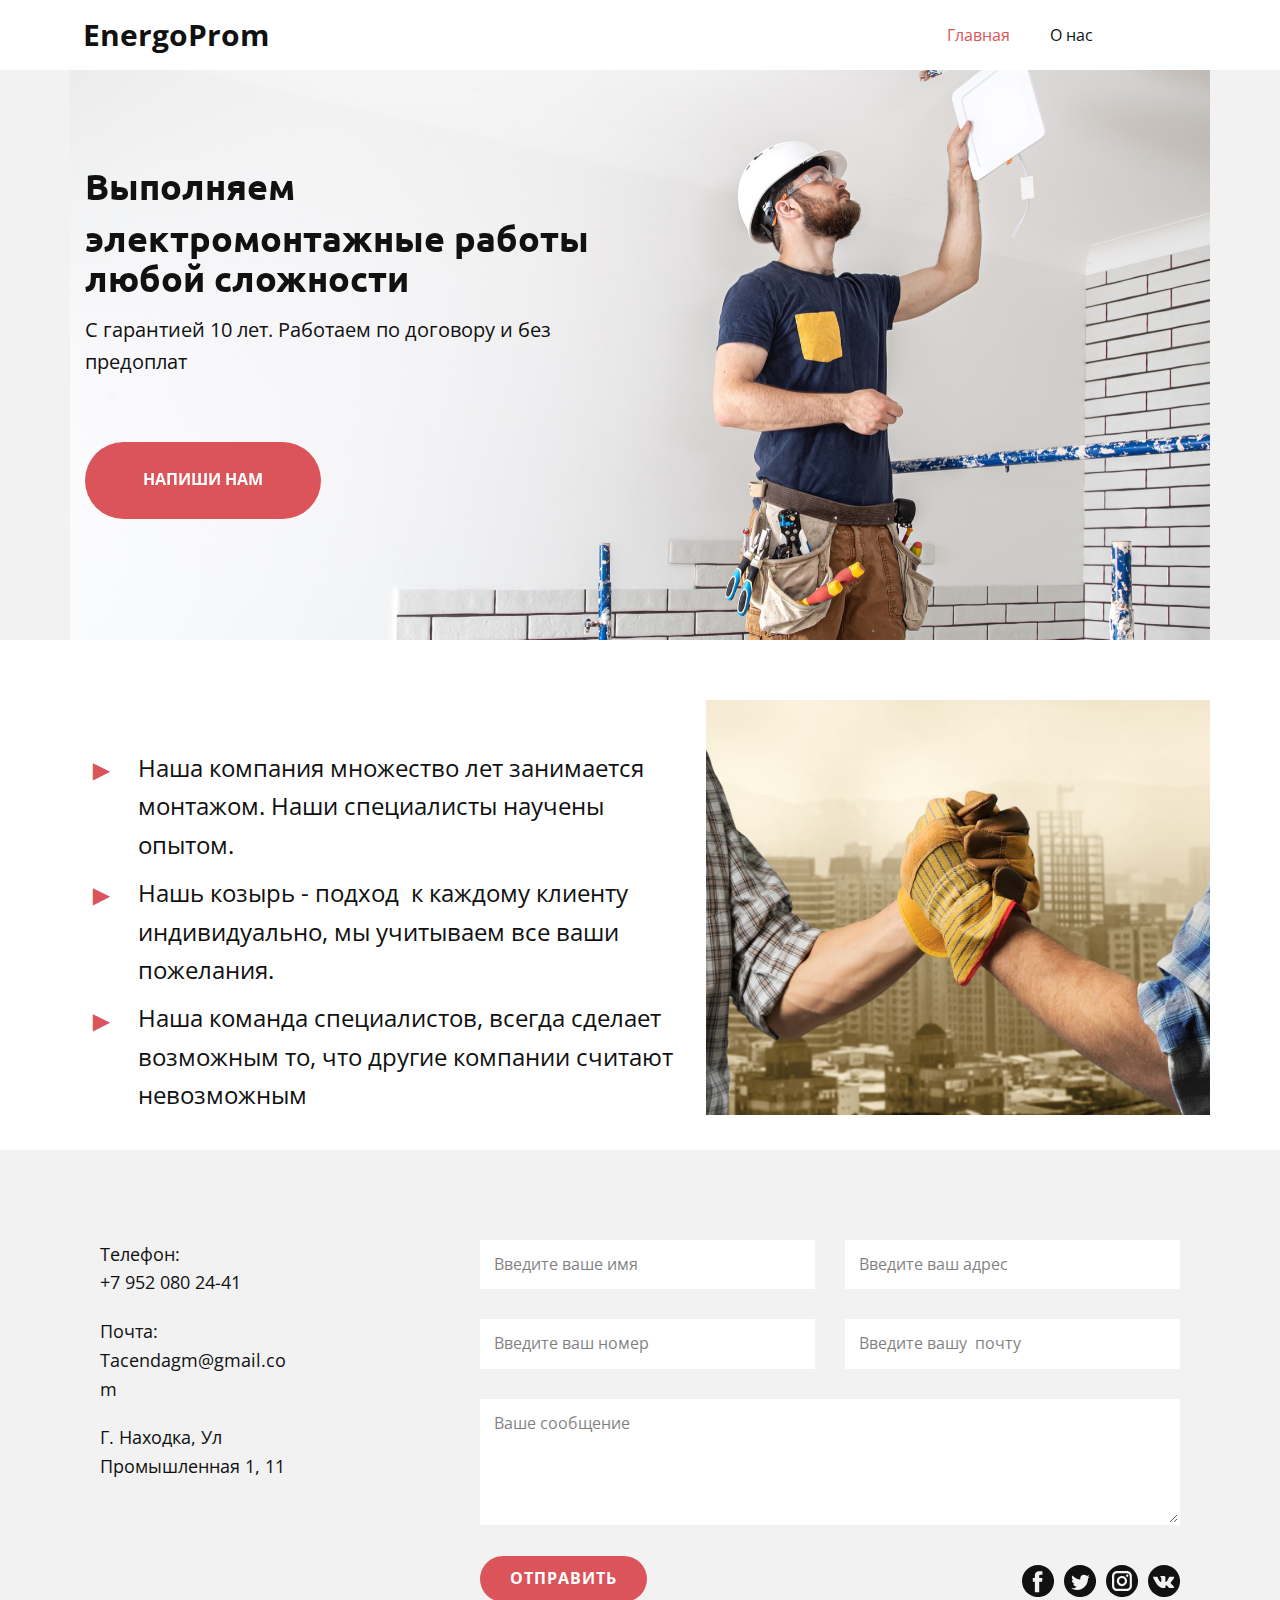
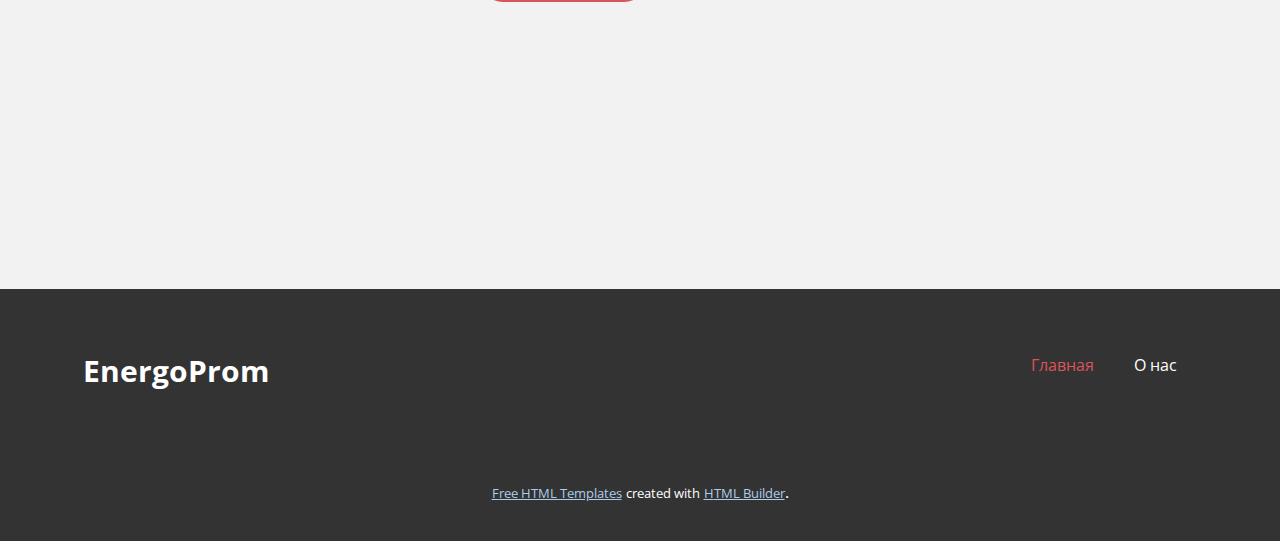
==== index.html @ b51dd9ea "Add files via upload" ====
<!DOCTYPE html>
<html style="font-size: 16px;" lang="ru"><head>
    <meta name="viewport" content="width=device-width, initial-scale=1.0">
    <meta charset="utf-8">
    <meta name="keywords" content="​Electrician Services, ​Satisfaction Guaranteed, Our Services, Testimonials, ​Feel Free To Ask Me Anything">
    <meta name="description" content="">
    <title>Главная</title>
    <link rel="stylesheet" href="nicepage.css" media="screen">
<link rel="stylesheet" href="Главная.css" media="screen">
    <script class="u-script" type="text/javascript" src="jquery.js" defer=""></script>
    <script class="u-script" type="text/javascript" src="nicepage.js" defer=""></script>
    <meta name="generator" content="Nicepage 6.7.6, nicepage.com">
    <meta name="referrer" content="origin">
    <link id="u-theme-google-font" rel="stylesheet" href="https://fonts.googleapis.com/css?family=Roboto:100,100i,300,300i,400,400i,500,500i,700,700i,900,900i|Open+Sans:300,300i,400,400i,500,500i,600,600i,700,700i,800,800i">
    <link id="u-page-google-font" rel="stylesheet" href="https://fonts.googleapis.com/css?family=Ubuntu:300,300i,400,400i,500,500i,700,700i">
    
    
    
    
    
    <script type="application/ld+json">{
		"@context": "http://schema.org",
		"@type": "Organization",
		"name": "ООО ЭНЕРГОПРОМ"
}</script>
    <meta name="theme-color" content="#478ac9">
    <meta property="og:title" content="Главная">
    <meta property="og:type" content="website">
  <meta data-intl-tel-input-cdn-path="intlTelInput/"></head>
  <body data-home-page="Главная.html" data-home-page-title="Главная" data-path-to-root="./" data-include-products="false" class="u-body u-xl-mode" data-lang="ru"><header class="u-clearfix u-header u-header" id="sec-41f8"><div class="u-clearfix u-sheet u-sheet-1">
        <p class="u-text u-text-default u-text-1">EnergoProm</p>
        <nav class="u-menu u-menu-one-level u-offcanvas u-menu-1">
          <div class="menu-collapse" style="font-size: 1rem; letter-spacing: 0px;">
            <a class="u-button-style u-custom-left-right-menu-spacing u-custom-padding-bottom u-custom-text-active-color u-custom-text-hover-color u-custom-top-bottom-menu-spacing u-nav-link u-text-active-palette-1-base u-text-hover-palette-2-base" href="#">
              <svg class="u-svg-link" viewBox="0 0 24 24"><use xmlns:xlink="http://www.w3.org/1999/xlink" xlink:href="#menu-hamburger"></use></svg>
              <svg class="u-svg-content" version="1.1" id="menu-hamburger" viewBox="0 0 16 16" x="0px" y="0px" xmlns:xlink="http://www.w3.org/1999/xlink" xmlns="http://www.w3.org/2000/svg"><g><rect y="1" width="16" height="2"></rect><rect y="7" width="16" height="2"></rect><rect y="13" width="16" height="2"></rect>
</g></svg>
            </a>
          </div>
          <div class="u-custom-menu u-nav-container">
            <ul class="u-nav u-unstyled u-nav-1"><li class="u-nav-item"><a class="u-button-style u-nav-link u-text-active-palette-2-base u-text-hover-palette-3-base" href="Главная.html" style="padding: 10px 20px;">Главная</a>
</li><li class="u-nav-item"><a class="u-button-style u-nav-link u-text-active-palette-2-base u-text-hover-palette-3-base" href="О-нас.html" style="padding: 10px 20px;">О нас</a>
</li></ul>
          </div>
          <div class="u-custom-menu u-nav-container-collapse">
            <div class="u-black u-container-style u-inner-container-layout u-opacity u-opacity-95 u-sidenav">
              <div class="u-inner-container-layout u-sidenav-overflow">
                <div class="u-menu-close"></div>
                <ul class="u-align-center u-nav u-popupmenu-items u-unstyled u-nav-2"><li class="u-nav-item"><a class="u-button-style u-nav-link" href="Главная.html">Главная</a>
</li><li class="u-nav-item"><a class="u-button-style u-nav-link" href="О-нас.html">О нас</a>
</li></ul>
              </div>
            </div>
            <div class="u-black u-menu-overlay u-opacity u-opacity-70"></div>
          </div>
        </nav>
      </div></header>
    <section class="u-clearfix u-grey-5 u-section-1" id="sec-0876">
      <div class="u-clearfix u-image u-sheet u-image-1" data-image-width="2000" data-image-height="1445">
        <h1 class="u-text u-text-1" data-animation-name="customAnimationIn" data-animation-duration="2000"> Выполняем электромонта<span style="font-size: 3rem;"></span>жные работы любой сложности
        </h1>
        <p class="u-text u-text-2">С гарантией 10 лет. Работаем по договору и без предоплат</p>
        <a href="https://nicepage.com/k/quiz-html-templates" class="u-border-none u-btn u-button-style u-hover-grey-70 u-palette-2-base u-btn-1" data-animation-name="customAnimationIn" data-animation-duration="2000"> Напиши нам<span style="font-weight: 700;"></span>
        </a>
      </div>
    </section>
    <section class="u-clearfix u-section-2" id="sec-6ab8">
      <div class="u-clearfix u-sheet u-sheet-1">
        <div class="custom-expanded data-layout-selected u-clearfix u-layout-wrap u-layout-wrap-1">
          <div class="u-layout" style="">
            <div class="u-layout-row" style="">
              <div class="u-container-style u-layout-cell u-size-33 u-layout-cell-1">
                <div class="u-container-layout u-container-layout-1">
                  <h2 class="u-text u-text-1" data-animation-name="customAnimationIn" data-animation-duration="2000"> Почему мы? </h2>
                  <ul class="u-custom-list u-spacing-10 u-text u-text-default u-text-2">
                    <li style="padding-left: 20px;">
                      <div class="u-list-icon u-text-palette-2-base">
                        <div style="font-size: 1.2em; margin: -1.2em;"></div>
                      </div>
                    </li>
                    <li style="padding-left: 20px;">
                      <br>
                    </li>
                    <li style="padding-left: 20px;">
                      <div class="u-list-icon u-text-palette-2-base">
                        <div style="font-size: 1.2em; margin: -1.2em;"></div>
                      </div>
                      <div class="u-list-icon u-text-palette-2-base">
                        <div style="font-size: 1.2em; margin: -1.2em;">►</div>
                      </div>Наша компания множество лет занимается монтажом. Наши специалисты научены опытом.
                    </li>
                    <li style="padding-left: 20px;">
                      <div class="u-list-icon u-text-palette-2-base">
                        <div style="font-size: 1.2em; margin: -1.2em;">►</div>
                      </div>Нашь козырь - подход&nbsp; к каждому клиенту индивидуально, мы учитываем все ваши пожелания.
                    </li>
                    <li style="padding-left: 20px;">
                      <div class="u-list-icon u-text-palette-2-base">
                        <div style="font-size: 1.2em; margin: -1.2em;">►</div>
                      </div>
                    </li>
                    <li style="padding-left: 20px;">Наша команда специалистов, всегда сделает возможным то, что другие компании считают невозможным</li>
                  </ul>
                </div>
              </div>
              <div class="u-container-style u-image u-layout-cell u-size-27 u-image-1" data-image-width="5606" data-image-height="3734">
                <div class="u-container-layout u-container-layout-2"></div>
              </div>
            </div>
          </div>
        </div>
      </div>
    </section>
    <section class="u-clearfix u-grey-5 u-section-3" id="carousel_dc9c">
      <div class="u-clearfix u-sheet u-valign-middle-sm u-valign-middle-xs u-sheet-1">
        <div class="data-layout-selected u-clearfix u-expanded-width u-layout-wrap u-layout-wrap-1">
          <div class="u-layout">
            <div class="u-layout-row">
              <div class="u-container-style u-layout-cell u-size-20 u-layout-cell-1">
                <div class="u-container-layout u-valign-top u-container-layout-1">
                  <p class="u-text u-text-1">Телефон:&nbsp;<br>+7 952 080 24-41 
                  </p>
                  <p class="u-text u-text-2">Почта: Tacendagm@gmail.com</p>
                  <p class="u-text u-text-3">Г. Находка, Ул Промышленная 1, 11 </p>
                </div>
              </div>
              <div class="u-align-left u-container-style u-layout-cell u-right-cell u-size-40 u-layout-cell-2">
                <div class="u-container-layout u-container-layout-2">
                  <div class="u-expanded-width u-form u-form-1">
                    <form action="https://forms.nicepagesrv.com/v2/form/process" class="u-clearfix u-form-spacing-30 u-form-vertical u-inner-form" style="padding: 0;" source="email" name="form">
                      <div class="u-form-group u-form-name u-form-partition-factor-2">
                        <label for="name-daf4" class="u-form-control-hidden u-label">Name</label>
                        <input type="text" placeholder="Введите ваше имя" id="name-daf4" name="name" class="u-border-2 u-border-white u-input u-input-rectangle" required="">
                      </div>
                      <div class="u-form-address u-form-group u-form-partition-factor-2 u-form-group-2">
                        <label for="address-7d20" class="u-form-control-hidden u-label">Address</label>
                        <input type="text" placeholder="Введите ваш адрес" id="address-7d20" name="address" class="u-border-2 u-border-white u-input u-input-rectangle" required="">
                      </div>
                      <div class="u-form-group u-form-partition-factor-2 u-form-phone u-form-group-3">
                        <label for="phone-966d" class="u-form-control-hidden u-label">Phone</label>
                        <input type="tel" pattern="\+?\d{0,3}[\s\(\-]?([0-9]{2,3})[\s\)\-]?([\s\-]?)([0-9]{3})[\s\-]?([0-9]{2})[\s\-]?([0-9]{2})" placeholder="Введите ваш номер " id="phone-966d" name="phone" class="u-border-2 u-border-white u-input u-input-rectangle" required="">
                      </div>
                      <div class="u-form-email u-form-group u-form-partition-factor-2">
                        <label for="email-daf4" class="u-form-control-hidden u-label">Email</label>
                        <input type="email" placeholder="Введите вашу  почту" id="email-daf4" name="email" class="u-border-2 u-border-white u-input u-input-rectangle" required="">
                      </div>
                      <div class="u-form-group u-form-message">
                        <label for="message-daf4" class="u-form-control-hidden u-label">Message</label>
                        <textarea rows="4" cols="50" id="message-daf4" name="message" class="u-border-2 u-border-white u-input u-input-rectangle" required="" placeholder="Ваше сообщение "></textarea>
                      </div>
                      <div class="u-align-left u-form-group u-form-submit">
                        <a href="#" class="u-active-grey-70 u-border-none u-btn u-btn-submit u-button-style u-hover-palette-1-dark-3 u-palette-2-base u-btn-1">Отправить</a>
                        <input type="submit" value="submit" class="u-form-control-hidden">
                      </div>
                      <div class="u-form-send-message u-form-send-success"> Thank you! Your message has been sent. </div>
                      <div class="u-form-send-error u-form-send-message"> Unable to send your message. Please fix errors then try again. </div>
                      <input type="hidden" value="" name="recaptchaResponse">
                      <input type="hidden" name="formServices" value="acfaefb0-f7e9-85fd-c0fe-1965ac282650">
                    </form>
                  </div>
                  <div class="u-social-icons u-spacing-10 u-social-icons-1">
                    <a class="u-social-url" target="_blank" href=""><span class="u-icon u-icon-circle u-social-facebook u-social-icon u-icon-1"><svg class="u-svg-link" preserveAspectRatio="xMidYMin slice" viewBox="0 0 112 112" style=""><use xmlns:xlink="http://www.w3.org/1999/xlink" xlink:href="#svg-7b69"></use></svg><svg x="0px" y="0px" viewBox="0 0 112 112" id="svg-7b69" class="u-svg-content"><path d="M56.1,0C25.1,0,0,25.1,0,56.1c0,31,25.1,56.1,56.1,56.1c31,0,56.1-25.1,56.1-56.1C112.2,25.1,87.1,0,56.1,0z M71.6,34.3h-8.2c-1.3,0-3.2,0.7-3.2,3.5v7.6h11.3l-1.3,12.9h-10V95H45V58.3h-7.2V45.4H45v-8.3c0-6,2.8-15.3,15.3-15.3l11.2,0V34.3z "></path></svg></span>
                    </a>
                    <a class="u-social-url" target="_blank" href=""><span class="u-icon u-icon-circle u-social-icon u-social-twitter u-icon-2"><svg class="u-svg-link" preserveAspectRatio="xMidYMin slice" viewBox="0 0 112 112" style=""><use xmlns:xlink="http://www.w3.org/1999/xlink" xlink:href="#svg-4577"></use></svg><svg x="0px" y="0px" viewBox="0 0 112 112" id="svg-4577" class="u-svg-content"><path d="M56.1,0C25.1,0,0,25.1,0,56.1s25.1,56.1,56.1,56.1s56.1-25.1,56.1-56.1S87.1,0,56.1,0z M83.8,47.3 c0,0.6,0,1.2,0,1.7c0,17.7-13.5,38.2-38.2,38.2c-7.6,0-14.6-2.2-20.6-6c1,0.1,2.1,0.2,3.2,0.2c6.3,0,12.1-2.1,16.7-5.7 c-5.9-0.1-10.8-4-12.5-9.3c0.8,0.2,1.7,0.2,2.5,0.2c1.2,0,2.4-0.2,3.5-0.5c-6.1-1.2-10.8-6.7-10.8-13.1c0-0.1,0-0.1,0-0.2 c1.8,1,3.9,1.6,6.1,1.7c-3.6-2.4-6-6.5-6-11.2c0-2.5,0.7-4.8,1.8-6.7c6.6,8.1,16.5,13.5,27.6,14c-0.2-1-0.3-2-0.3-3.1 c0-7.4,6-13.4,13.4-13.4c3.9,0,7.3,1.6,9.8,4.2c3.1-0.6,5.9-1.7,8.5-3.3c-1,3.1-3.1,5.8-5.9,7.4c2.7-0.3,5.3-1,7.7-2.1 C88.7,43,86.4,45.4,83.8,47.3z"></path></svg></span>
                    </a>
                    <a class="u-social-url" target="_blank" href=""><span class="u-icon u-icon-circle u-social-icon u-social-instagram u-icon-3"><svg class="u-svg-link" preserveAspectRatio="xMidYMin slice" viewBox="0 0 112 112" style=""><use xmlns:xlink="http://www.w3.org/1999/xlink" xlink:href="#svg-e675"></use></svg><svg x="0px" y="0px" viewBox="0 0 112 112" id="svg-e675" class="u-svg-content"><path d="M56.1,0C25.1,0,0,25.1,0,56.1c0,31,25.1,56.1,56.1,56.1c31,0,56.1-25.1,56.1-56.1C112.2,25.1,87.1,0,56.1,0z M90.6,73.4c0,9.6-7.8,17.5-17.5,17.5H38.6c-9.6,0-17.5-7.9-17.5-17.6V38.8c0-9.6,7.8-17.5,17.5-17.5h34.5c9.6,0,17.5,7.8,17.5,17.5 V73.4z"></path><path d="M73.1,28.9H38.6c-5.4,0-9.9,4.4-9.9,9.9v34.5c0,5.4,4.4,9.9,9.9,9.9h34.5c5.4,0,9.9-4.4,9.9-9.9V38.8 C83,33.4,78.6,28.9,73.1,28.9z M55.9,74C46,74,38,66,38,56.1c0-9.9,8-17.9,17.9-17.9c9.9,0,17.9,8,17.9,17.9 C73.8,66,65.8,74,55.9,74z M74.3,41.9c-2.3,0-4.2-1.9-4.2-4.2s1.9-4.2,4.2-4.2c2.3,0,4.2,1.9,4.2,4.2S76.6,41.9,74.3,41.9z"></path><path d="M55.9,45.8c-5.7,0-10.4,4.6-10.3,10.3c0,5.7,4.6,10.3,10.3,10.3s10.3-4.6,10.3-10.3 C66.2,50.4,61.6,45.8,55.9,45.8z"></path></svg></span>
                    </a>
                    <a class="u-social-url" target="_blank" href="#"><span class="u-icon u-icon-circle u-social-icon u-social-vk u-icon-4"><svg class="u-svg-link" preserveAspectRatio="xMidYMin slice" viewBox="0 0 112 112" style=""><use xmlns:xlink="http://www.w3.org/1999/xlink" xlink:href="#svg-b519"></use></svg><svg x="0px" y="0px" viewBox="0 0 112 112" id="svg-b519" class="u-svg-content"><path d="M56.1,0C25.1,0,0,25.1,0,56.1c0,31,25.1,56.1,56.1,56.1c31,0,56.1-25.1,56.1-56.1C112.2,25.1,87.1,0,56.1,0z M88.2,80.7l-9.8,0.1c0,0-2.1,0.4-4.9-1.5c-3.7-2.5-7.2-9.1-9.9-8.2C60.9,72,61,77.9,61,77.9s0,1.3-0.6,1.9c-0.7,0.7-2,0.9-2,0.9H54 c0,0-9.7,0.6-18.3-8.3c-9.3-9.7-17.6-29-17.6-29s-0.5-1.3,0-1.9c0.6-0.7,2.2-0.7,2.2-0.7l10.5-0.1c0,0,1,0.2,1.7,0.7 c0.6,0.4,0.9,1.2,0.9,1.2s1.7,4.3,4,8.2c4.4,7.6,6.4,9.3,7.9,8.4c2.2-1.2,1.5-10.7,1.5-10.7s0-3.5-1.1-5c-0.9-1.2-2.5-1.5-3.3-1.6 c-0.6-0.1,0.4-1.5,1.6-2.1c1.9-0.9,5.2-1,9.2-0.9c3.1,0,4,0.2,5.2,0.5c3.6,0.9,2.4,4.3,2.4,12.4c0,2.6-0.5,6.3,1.4,7.5 c0.8,0.5,2.8,0.1,7.7-8.3c2.3-4,4.1-8.6,4.1-8.6s0.4-0.8,1-1.2c0.6-0.4,1.4-0.3,1.4-0.3l11.1-0.1c0,0,3.3-0.4,3.9,1.1 c0.6,1.6-1.2,5.3-5.8,11.3c-7.4,9.9-8.3,9-2.1,14.7c5.9,5.5,7.1,8.1,7.3,8.5C93.4,80.4,88.2,80.7,88.2,80.7z"></path></svg></span>
                    </a>
                  </div>
                </div>
              </div>
            </div>
          </div>
        </div>
      </div>
    </section>
    
    
    
    <footer class="u-align-center u-clearfix u-footer u-grey-80 u-footer" id="sec-59bd"><div class="u-clearfix u-sheet u-sheet-1">
        <p class="u-text u-text-default u-text-1">EnergoProm</p>
        <nav class="u-menu u-menu-one-level u-offcanvas u-menu-1">
          <div class="menu-collapse" style="font-size: 1rem; letter-spacing: 0px;">
            <a class="u-button-style u-custom-left-right-menu-spacing u-custom-padding-bottom u-custom-text-active-color u-custom-text-hover-color u-custom-top-bottom-menu-spacing u-nav-link u-text-active-palette-1-base u-text-hover-palette-2-base" href="#">
              <svg class="u-svg-link" viewBox="0 0 24 24"><use xmlns:xlink="http://www.w3.org/1999/xlink" xlink:href="#svg-868e"></use></svg>
              <svg class="u-svg-content" version="1.1" id="svg-868e" viewBox="0 0 16 16" x="0px" y="0px" xmlns:xlink="http://www.w3.org/1999/xlink" xmlns="http://www.w3.org/2000/svg"><g><rect y="1" width="16" height="2"></rect><rect y="7" width="16" height="2"></rect><rect y="13" width="16" height="2"></rect>
</g></svg>
            </a>
          </div>
          <div class="u-custom-menu u-nav-container">
            <ul class="u-nav u-unstyled u-nav-1"><li class="u-nav-item"><a class="u-button-style u-nav-link u-text-active-palette-2-base u-text-hover-palette-3-base" href="Главная.html" style="padding: 10px 20px;">Главная</a>
</li><li class="u-nav-item"><a class="u-button-style u-nav-link u-text-active-palette-2-base u-text-hover-palette-3-base" href="О-нас.html" style="padding: 10px 20px;">О нас</a>
</li></ul>
          </div>
          <div class="u-custom-menu u-nav-container-collapse">
            <div class="u-black u-container-style u-inner-container-layout u-opacity u-opacity-95 u-sidenav">
              <div class="u-inner-container-layout u-sidenav-overflow">
                <div class="u-menu-close"></div>
                <ul class="u-align-center u-nav u-popupmenu-items u-unstyled u-nav-2"><li class="u-nav-item"><a class="u-button-style u-nav-link" href="Главная.html">Главная</a>
</li><li class="u-nav-item"><a class="u-button-style u-nav-link" href="О-нас.html">О нас</a>
</li></ul>
              </div>
            </div>
            <div class="u-black u-menu-overlay u-opacity u-opacity-70"></div>
          </div>
        </nav>
      </div></footer>
    <section class="u-backlink u-clearfix u-grey-80">
      <a class="u-link" href="https://nicepage.com/html-templates" target="_blank">
        <span>Free HTML Templates</span>
      </a>
      <p class="u-text">
        <span>created with</span>
      </p>
      <a class="u-link" href="https://nicepage.com/html-website-builder" target="_blank">
        <span>HTML Builder</span>
      </a>. 
    </section>
  
</body></html>
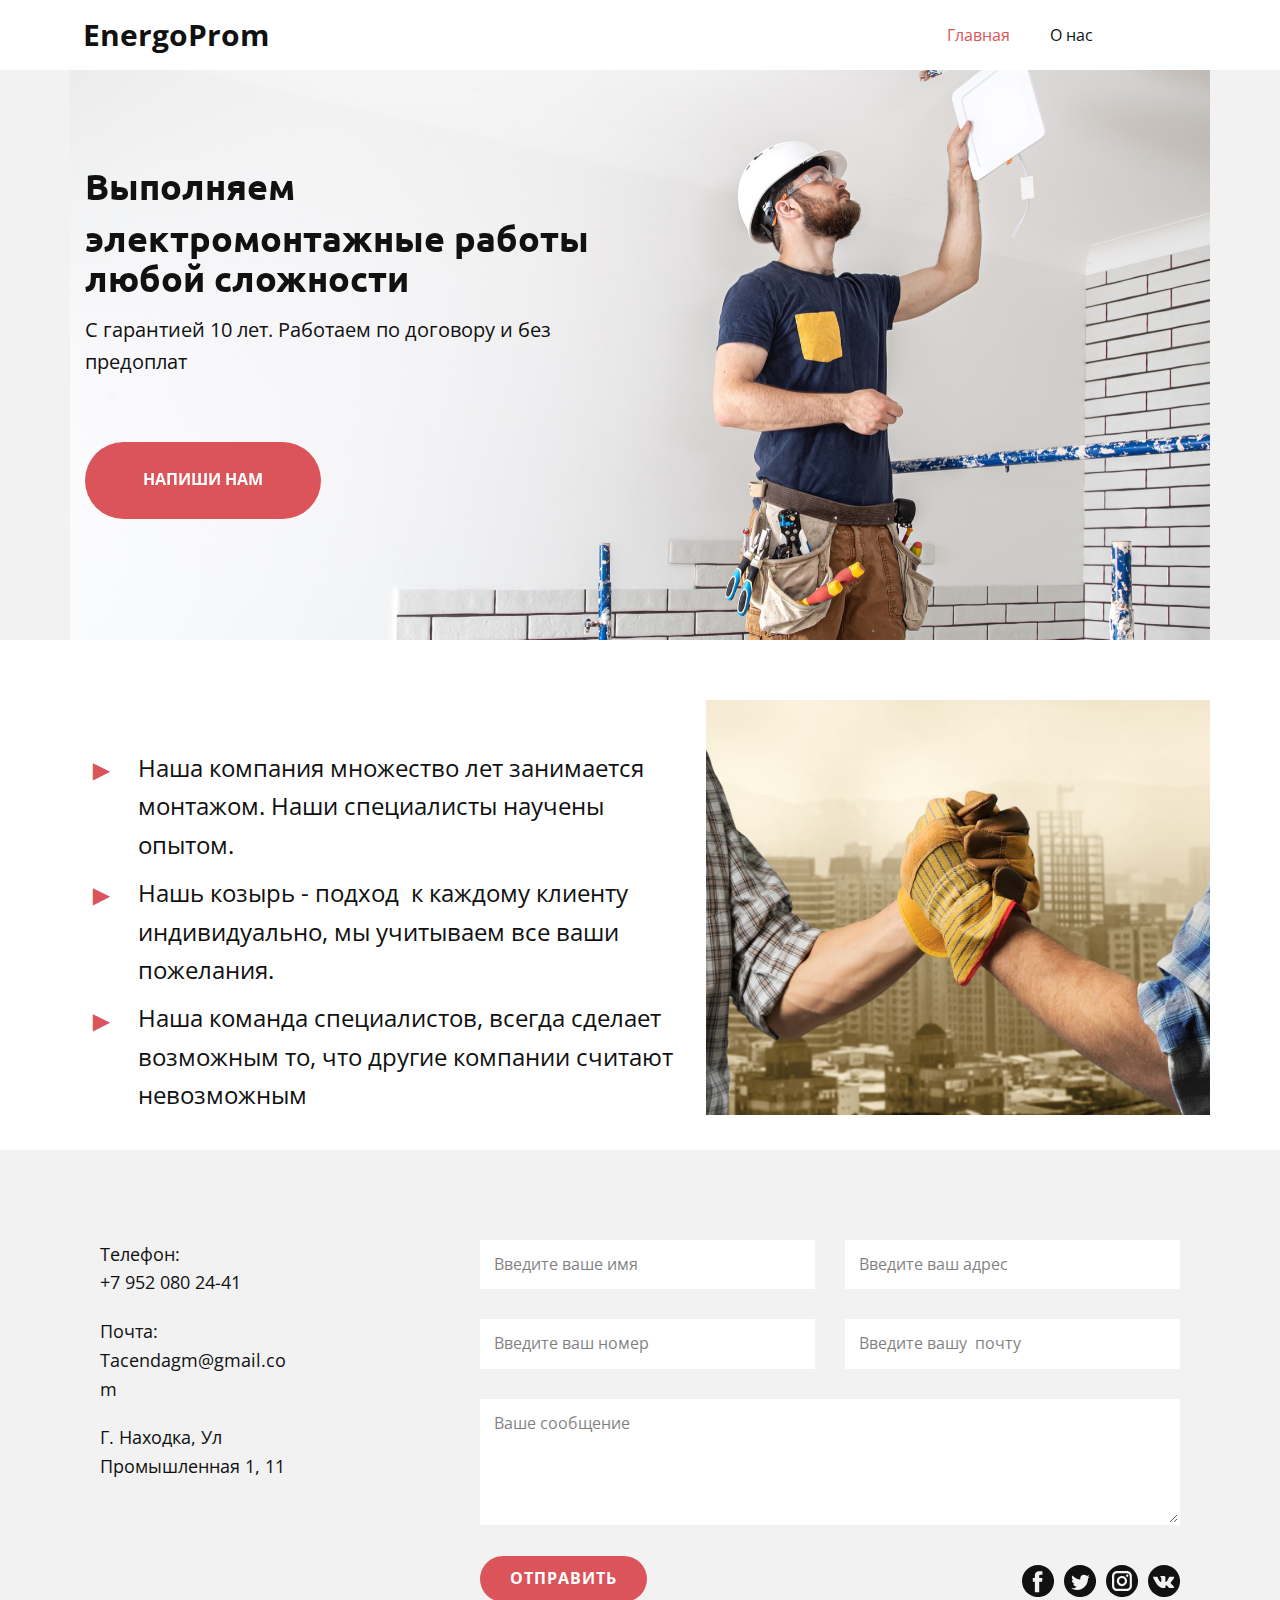
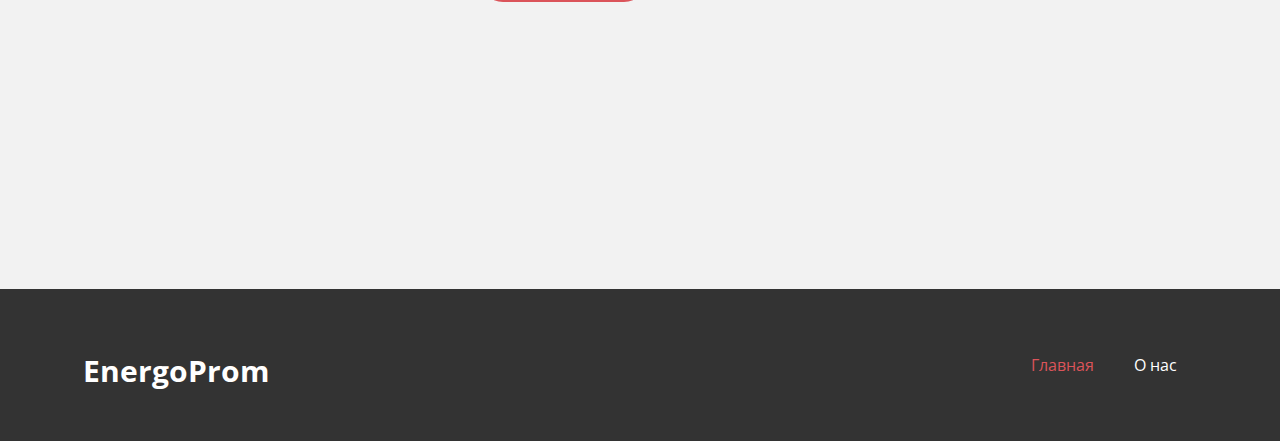
==== commit c680f177: "Update index.html" ====
--- a/index.html
+++ b/index.html
@@ -206,16 +206,6 @@
           </div>
         </nav>
       </div></footer>
-    <section class="u-backlink u-clearfix u-grey-80">
-      <a class="u-link" href="https://nicepage.com/html-templates" target="_blank">
-        <span>Free HTML Templates</span>
-      </a>
-      <p class="u-text">
-        <span>created with</span>
-      </p>
-      <a class="u-link" href="https://nicepage.com/html-website-builder" target="_blank">
-        <span>HTML Builder</span>
-      </a>. 
-    </section>
   
-</body></html>+  
+</body></html>
